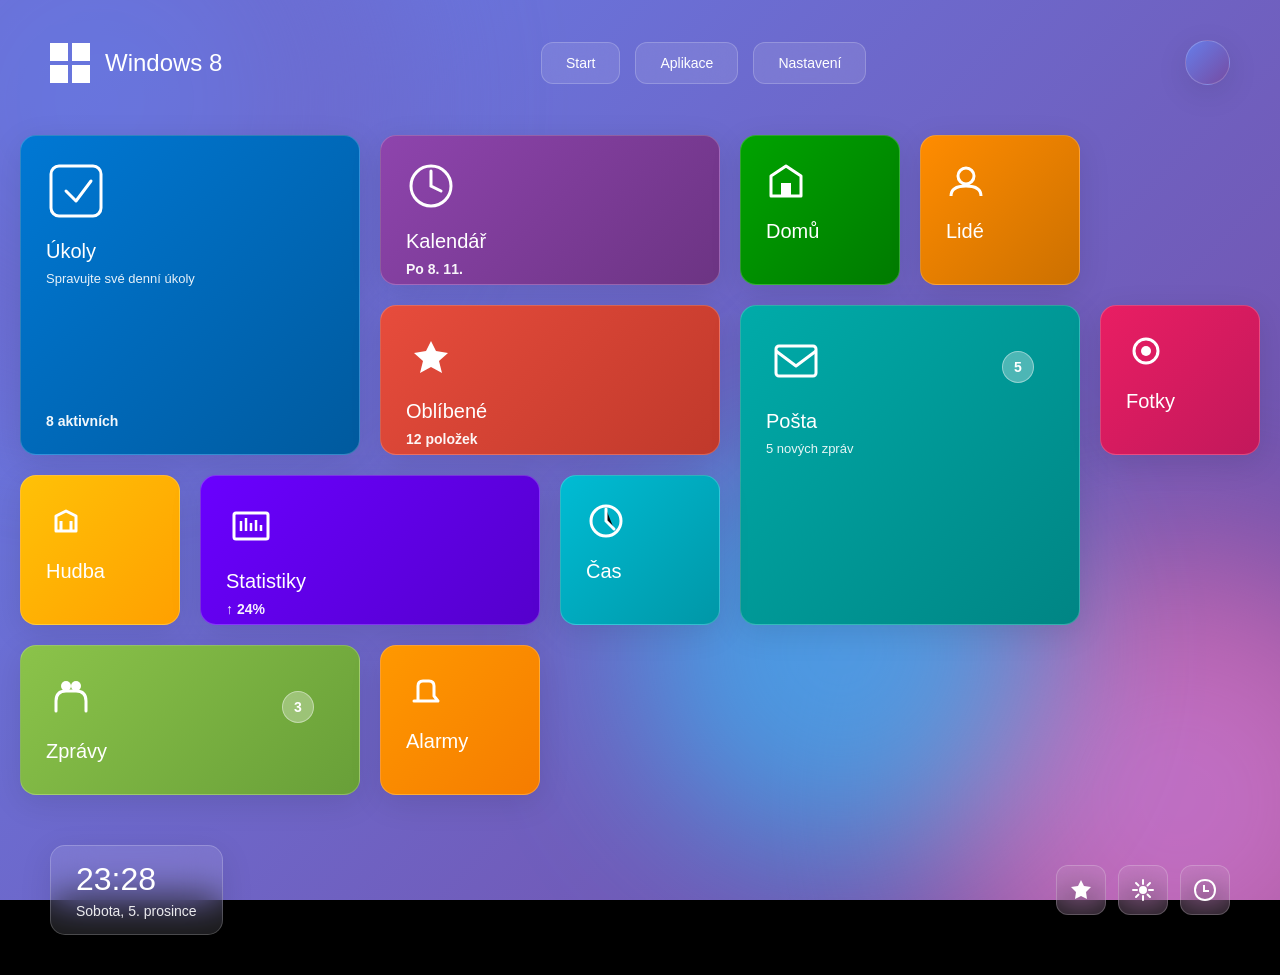
==== index.html @ 40a67245 "Create Windows 8 + Liquid Glass landing page Implemented a modern landing page combining Windows 8 M" ====
<!DOCTYPE html>
<html lang="cs">
<head>
    <meta charset="UTF-8">
    <meta name="viewport" content="width=device-width, initial-scale=1.0">
    <title>Windows 8 + Liquid Glass</title>
    <link rel="stylesheet" href="styles.css">
</head>
<body>
    <div class="background">
        <div class="gradient-orb orb-1"></div>
        <div class="gradient-orb orb-2"></div>
        <div class="gradient-orb orb-3"></div>
    </div>

    <div class="container">
        <header class="glass-header">
            <div class="logo">
                <svg width="40" height="40" viewBox="0 0 40 40">
                    <rect x="0" y="0" width="18" height="18" fill="currentColor"/>
                    <rect x="22" y="0" width="18" height="18" fill="currentColor"/>
                    <rect x="0" y="22" width="18" height="18" fill="currentColor"/>
                    <rect x="22" y="22" width="18" height="18" fill="currentColor"/>
                </svg>
                <span>Windows 8</span>
            </div>
            <nav>
                <a href="#" class="glass-button">Start</a>
                <a href="#" class="glass-button">Aplikace</a>
                <a href="#" class="glass-button">Nastavení</a>
            </nav>
            <div class="user-info">
                <div class="avatar glass-element"></div>
            </div>
        </header>

        <main class="tiles-grid">
            <div class="tile large glass-tile tile-blue">
                <div class="tile-content">
                    <div class="icon">
                        <svg width="60" height="60" viewBox="0 0 60 60">
                            <rect x="5" y="5" width="50" height="50" rx="8" fill="none" stroke="currentColor" stroke-width="3"/>
                            <path d="M20 30 L30 40 L45 20" stroke="currentColor" stroke-width="3" fill="none" stroke-linecap="round" stroke-linejoin="round"/>
                        </svg>
                    </div>
                    <h2>Úkoly</h2>
                    <p class="tile-description">Spravujte své denní úkoly</p>
                    <div class="live-info">8 aktivních</div>
                </div>
            </div>

            <div class="tile medium glass-tile tile-purple">
                <div class="tile-content">
                    <div class="icon">
                        <svg width="50" height="50" viewBox="0 0 50 50">
                            <circle cx="25" cy="25" r="20" fill="none" stroke="currentColor" stroke-width="3"/>
                            <path d="M25 10 L25 25 L35 30" stroke="currentColor" stroke-width="3" fill="none" stroke-linecap="round"/>
                        </svg>
                    </div>
                    <h2>Kalendář</h2>
                    <div class="live-info">Po 8. 11.</div>
                </div>
            </div>

            <div class="tile small glass-tile tile-green">
                <div class="tile-content">
                    <div class="icon">
                        <svg width="40" height="40" viewBox="0 0 40 40">
                            <path d="M5 35 L35 35 L35 15 L20 5 L5 15 Z" fill="none" stroke="currentColor" stroke-width="3" stroke-linejoin="round"/>
                            <rect x="15" y="22" width="10" height="13" fill="currentColor"/>
                        </svg>
                    </div>
                    <h2>Domů</h2>
                </div>
            </div>

            <div class="tile small glass-tile tile-orange">
                <div class="tile-content">
                    <div class="icon">
                        <svg width="40" height="40" viewBox="0 0 40 40">
                            <circle cx="20" cy="15" r="8" fill="none" stroke="currentColor" stroke-width="3"/>
                            <path d="M5 35 Q5 25 20 25 T35 35" fill="none" stroke="currentColor" stroke-width="3"/>
                        </svg>
                    </div>
                    <h2>Lidé</h2>
                </div>
            </div>

            <div class="tile medium glass-tile tile-red">
                <div class="tile-content">
                    <div class="icon">
                        <svg width="50" height="50" viewBox="0 0 50 50">
                            <path d="M25 10 L30 20 L42 22 L33 30 L36 42 L25 36 L14 42 L17 30 L8 22 L20 20 Z" fill="currentColor"/>
                        </svg>
                    </div>
                    <h2>Oblíbené</h2>
                    <div class="live-info">12 položek</div>
                </div>
            </div>

            <div class="tile large glass-tile tile-teal">
                <div class="tile-content">
                    <div class="icon">
                        <svg width="60" height="60" viewBox="0 0 60 60">
                            <rect x="10" y="15" width="40" height="30" rx="3" fill="none" stroke="currentColor" stroke-width="3"/>
                            <path d="M10 20 L30 35 L50 20" fill="none" stroke="currentColor" stroke-width="3" stroke-linejoin="round"/>
                        </svg>
                    </div>
                    <h2>Pošta</h2>
                    <p class="tile-description">5 nových zpráv</p>
                    <div class="notification-badge">5</div>
                </div>
            </div>

            <div class="tile small glass-tile tile-pink">
                <div class="tile-content">
                    <div class="icon">
                        <svg width="40" height="40" viewBox="0 0 40 40">
                            <circle cx="20" cy="20" r="12" fill="none" stroke="currentColor" stroke-width="3"/>
                            <circle cx="20" cy="20" r="5" fill="currentColor"/>
                        </svg>
                    </div>
                    <h2>Fotky</h2>
                </div>
            </div>

            <div class="tile small glass-tile tile-yellow">
                <div class="tile-content">
                    <div class="icon">
                        <svg width="40" height="40" viewBox="0 0 40 40">
                            <path d="M10 15 L20 10 L30 15 L30 30 L10 30 Z" fill="none" stroke="currentColor" stroke-width="3" stroke-linejoin="round"/>
                            <path d="M15 20 L15 30 M25 20 L25 30" stroke="currentColor" stroke-width="3"/>
                        </svg>
                    </div>
                    <h2>Hudba</h2>
                </div>
            </div>

            <div class="tile medium glass-tile tile-indigo">
                <div class="tile-content">
                    <div class="icon">
                        <svg width="50" height="50" viewBox="0 0 50 50">
                            <rect x="8" y="12" width="34" height="26" rx="2" fill="none" stroke="currentColor" stroke-width="3"/>
                            <path d="M15 20 L15 30 M20 17 L20 30 M25 22 L25 30 M30 19 L30 30 M35 24 L35 30" stroke="currentColor" stroke-width="2.5"/>
                        </svg>
                    </div>
                    <h2>Statistiky</h2>
                    <div class="live-info">↑ 24%</div>
                </div>
            </div>

            <div class="tile small glass-tile tile-cyan">
                <div class="tile-content">
                    <div class="icon">
                        <svg width="40" height="40" viewBox="0 0 40 40">
                            <circle cx="20" cy="20" r="15" fill="none" stroke="currentColor" stroke-width="3"/>
                            <path d="M20 8 L20 20 L28 28" stroke="currentColor" stroke-width="3" stroke-linecap="round"/>
                        </svg>
                    </div>
                    <h2>Čas</h2>
                </div>
            </div>

            <div class="tile medium glass-tile tile-lime">
                <div class="tile-content">
                    <div class="icon">
                        <svg width="50" height="50" viewBox="0 0 50 50">
                            <path d="M10 40 L10 30 Q10 20 20 20 L30 20 Q40 20 40 30 L40 40" fill="none" stroke="currentColor" stroke-width="3" stroke-linecap="round"/>
                            <circle cx="20" cy="15" r="5" fill="currentColor"/>
                            <circle cx="30" cy="15" r="5" fill="currentColor"/>
                        </svg>
                    </div>
                    <h2>Zprávy</h2>
                    <div class="notification-badge">3</div>
                </div>
            </div>

            <div class="tile small glass-tile tile-amber">
                <div class="tile-content">
                    <div class="icon">
                        <svg width="40" height="40" viewBox="0 0 40 40">
                            <path d="M12 30 L12 15 Q12 10 17 10 L23 10 Q28 10 28 15 L28 25 L32 30 L8 30 Z" fill="none" stroke="currentColor" stroke-width="3" stroke-linejoin="round"/>
                        </svg>
                    </div>
                    <h2>Alarmy</h2>
                </div>
            </div>
        </main>

        <footer class="glass-footer">
            <div class="footer-content">
                <div class="time-widget glass-element">
                    <div class="time" id="time">12:00</div>
                    <div class="date" id="date">Pondělí, 8. listopadu</div>
                </div>
                <div class="quick-actions">
                    <button class="glass-button icon-button">
                        <svg width="24" height="24" viewBox="0 0 24 24">
                            <path d="M12 2 L15 8 L22 9 L17 14 L18 21 L12 18 L6 21 L7 14 L2 9 L9 8 Z" fill="currentColor"/>
                        </svg>
                    </button>
                    <button class="glass-button icon-button">
                        <svg width="24" height="24" viewBox="0 0 24 24">
                            <circle cx="12" cy="12" r="4" fill="currentColor"/>
                            <path d="M12 2 L12 6 M12 18 L12 22 M22 12 L18 12 M6 12 L2 12 M19 19 L16.5 16.5 M7.5 7.5 L5 5 M19 5 L16.5 7.5 M7.5 16.5 L5 19" stroke="currentColor" stroke-width="2" stroke-linecap="round"/>
                        </svg>
                    </button>
                    <button class="glass-button icon-button">
                        <svg width="24" height="24" viewBox="0 0 24 24">
                            <path d="M12 2 C6 2 2 6 2 12 C2 18 6 22 12 22 C18 22 22 18 22 12 C22 6 18 2 12 2 Z M16 13 L11 13 L11 7" fill="none" stroke="currentColor" stroke-width="2"/>
                        </svg>
                    </button>
                </div>
            </div>
        </footer>
    </div>

    <script src="script.js"></script>
</body>
</html>
---- styles.css ----
* {
    margin: 0;
    padding: 0;
    box-sizing: border-box;
}

:root {
    /* Windows 8 Metro Colors */
    --metro-blue: #0078d4;
    --metro-purple: #8e44ad;
    --metro-green: #00a300;
    --metro-orange: #ff8c00;
    --metro-red: #e74c3c;
    --metro-teal: #00aba9;
    --metro-pink: #e91e63;
    --metro-yellow: #ffc107;
    --metro-indigo: #6a00ff;
    --metro-cyan: #00bcd4;
    --metro-lime: #8bc34a;
    --metro-amber: #ff9800;

    /* Glass effect properties */
    --glass-bg: rgba(255, 255, 255, 0.1);
    --glass-border: rgba(255, 255, 255, 0.2);
    --glass-shadow: rgba(0, 0, 0, 0.1);
}

body {
    font-family: 'Segoe UI', Tahoma, Geneva, Verdana, sans-serif;
    overflow-x: hidden;
    min-height: 100vh;
    background: #000;
    color: white;
}

/* Animated Background */
.background {
    position: fixed;
    top: 0;
    left: 0;
    width: 100%;
    height: 100%;
    z-index: -1;
    background: linear-gradient(135deg, #667eea 0%, #764ba2 100%);
    overflow: hidden;
}

.gradient-orb {
    position: absolute;
    border-radius: 50%;
    filter: blur(80px);
    opacity: 0.6;
    animation: float 20s infinite ease-in-out;
}

.orb-1 {
    width: 600px;
    height: 600px;
    background: radial-gradient(circle, #667eea, #764ba2);
    top: -200px;
    left: -200px;
    animation-delay: 0s;
}

.orb-2 {
    width: 500px;
    height: 500px;
    background: radial-gradient(circle, #f093fb, #f5576c);
    bottom: -150px;
    right: -150px;
    animation-delay: 7s;
}

.orb-3 {
    width: 400px;
    height: 400px;
    background: radial-gradient(circle, #4facfe, #00f2fe);
    top: 50%;
    left: 50%;
    animation-delay: 14s;
}

@keyframes float {
    0%, 100% {
        transform: translate(0, 0) scale(1);
    }
    33% {
        transform: translate(100px, -100px) scale(1.1);
    }
    66% {
        transform: translate(-100px, 100px) scale(0.9);
    }
}

/* Container */
.container {
    max-width: 1400px;
    margin: 0 auto;
    padding: 20px;
    min-height: 100vh;
    display: flex;
    flex-direction: column;
}

/* Glass Effects */
.glass-element {
    background: var(--glass-bg);
    backdrop-filter: blur(20px);
    -webkit-backdrop-filter: blur(20px);
    border: 1px solid var(--glass-border);
    box-shadow: 0 8px 32px var(--glass-shadow);
}

.glass-tile {
    background: var(--glass-bg);
    backdrop-filter: blur(20px);
    -webkit-backdrop-filter: blur(20px);
    border: 1px solid var(--glass-border);
    box-shadow: 0 8px 32px var(--glass-shadow);
    transition: all 0.3s cubic-bezier(0.4, 0, 0.2, 1);
}

.glass-tile:hover {
    transform: translateY(-8px) scale(1.02);
    box-shadow: 0 16px 48px rgba(0, 0, 0, 0.2);
    border-color: rgba(255, 255, 255, 0.4);
}

.glass-tile:active {
    transform: translateY(-4px) scale(0.98);
}

/* Header */
.glass-header {
    display: flex;
    justify-content: space-between;
    align-items: center;
    padding: 20px 30px;
    margin-bottom: 30px;
    border-radius: 20px;
}

.logo {
    display: flex;
    align-items: center;
    gap: 15px;
    font-size: 24px;
    font-weight: 300;
    color: white;
}

.logo svg {
    color: white;
}

nav {
    display: flex;
    gap: 15px;
}

.glass-button {
    padding: 12px 24px;
    background: var(--glass-bg);
    backdrop-filter: blur(20px);
    border: 1px solid var(--glass-border);
    border-radius: 12px;
    color: white;
    text-decoration: none;
    font-size: 14px;
    font-weight: 400;
    transition: all 0.3s ease;
    cursor: pointer;
}

.glass-button:hover {
    background: rgba(255, 255, 255, 0.2);
    border-color: rgba(255, 255, 255, 0.4);
    transform: translateY(-2px);
}

.user-info {
    display: flex;
    align-items: center;
}

.avatar {
    width: 45px;
    height: 45px;
    border-radius: 50%;
    background: linear-gradient(135deg, #667eea, #764ba2);
}

/* Tiles Grid */
.tiles-grid {
    display: grid;
    grid-template-columns: repeat(auto-fit, minmax(150px, 1fr));
    gap: 20px;
    flex: 1;
    margin-bottom: 30px;
    grid-auto-rows: 150px;
}

/* Tile Sizes */
.tile.small {
    grid-column: span 1;
    grid-row: span 1;
}

.tile.medium {
    grid-column: span 2;
    grid-row: span 1;
}

.tile.large {
    grid-column: span 2;
    grid-row: span 2;
}

/* Tile Styles */
.tile {
    border-radius: 16px;
    padding: 25px;
    cursor: pointer;
    position: relative;
    overflow: hidden;
    animation: fadeInUp 0.6s ease backwards;
}

.tile::before {
    content: '';
    position: absolute;
    top: 0;
    left: 0;
    right: 0;
    bottom: 0;
    background: linear-gradient(135deg, transparent, rgba(255, 255, 255, 0.1));
    opacity: 0;
    transition: opacity 0.3s ease;
}

.tile:hover::before {
    opacity: 1;
}

.tile-content {
    position: relative;
    z-index: 1;
    height: 100%;
    display: flex;
    flex-direction: column;
}

.icon {
    margin-bottom: 15px;
    color: white;
}

.tile h2 {
    font-size: 20px;
    font-weight: 300;
    margin-bottom: 8px;
    color: white;
}

.tile-description {
    font-size: 13px;
    opacity: 0.9;
    margin-bottom: 10px;
}

.live-info {
    margin-top: auto;
    font-size: 14px;
    font-weight: 600;
    opacity: 0.95;
}

.notification-badge {
    position: absolute;
    top: 20px;
    right: 20px;
    background: rgba(255, 255, 255, 0.3);
    backdrop-filter: blur(10px);
    width: 32px;
    height: 32px;
    border-radius: 50%;
    display: flex;
    align-items: center;
    justify-content: center;
    font-size: 14px;
    font-weight: 600;
    border: 1px solid rgba(255, 255, 255, 0.4);
}

/* Metro Color Tiles */
.tile-blue { background: linear-gradient(135deg, var(--metro-blue), #005a9e); }
.tile-purple { background: linear-gradient(135deg, var(--metro-purple), #6c3483); }
.tile-green { background: linear-gradient(135deg, var(--metro-green), #007a00); }
.tile-orange { background: linear-gradient(135deg, var(--metro-orange), #cc7000); }
.tile-red { background: linear-gradient(135deg, var(--metro-red), #c0392b); }
.tile-teal { background: linear-gradient(135deg, var(--metro-teal), #008584); }
.tile-pink { background: linear-gradient(135deg, var(--metro-pink), #c2185b); }
.tile-yellow { background: linear-gradient(135deg, var(--metro-yellow), #ffa000); }
.tile-indigo { background: linear-gradient(135deg, var(--metro-indigo), #5500cc); }
.tile-cyan { background: linear-gradient(135deg, var(--metro-cyan), #0097a7); }
.tile-lime { background: linear-gradient(135deg, var(--metro-lime), #689f38); }
.tile-amber { background: linear-gradient(135deg, var(--metro-amber), #f57c00); }

/* Footer */
.glass-footer {
    padding: 20px 30px;
    border-radius: 20px;
    margin-top: auto;
}

.footer-content {
    display: flex;
    justify-content: space-between;
    align-items: center;
}

.time-widget {
    padding: 15px 25px;
    border-radius: 15px;
}

.time {
    font-size: 32px;
    font-weight: 300;
    margin-bottom: 5px;
}

.date {
    font-size: 14px;
    opacity: 0.9;
}

.quick-actions {
    display: flex;
    gap: 12px;
}

.icon-button {
    width: 50px;
    height: 50px;
    display: flex;
    align-items: center;
    justify-content: center;
    padding: 0;
}

.icon-button svg {
    color: white;
}

/* Animations */
@keyframes fadeInUp {
    from {
        opacity: 0;
        transform: translateY(30px);
    }
    to {
        opacity: 1;
        transform: translateY(0);
    }
}

/* Stagger animation delays */
.tile:nth-child(1) { animation-delay: 0.05s; }
.tile:nth-child(2) { animation-delay: 0.1s; }
.tile:nth-child(3) { animation-delay: 0.15s; }
.tile:nth-child(4) { animation-delay: 0.2s; }
.tile:nth-child(5) { animation-delay: 0.25s; }
.tile:nth-child(6) { animation-delay: 0.3s; }
.tile:nth-child(7) { animation-delay: 0.35s; }
.tile:nth-child(8) { animation-delay: 0.4s; }
.tile:nth-child(9) { animation-delay: 0.45s; }
.tile:nth-child(10) { animation-delay: 0.5s; }
.tile:nth-child(11) { animation-delay: 0.55s; }
.tile:nth-child(12) { animation-delay: 0.6s; }

/* Responsive Design */
@media (max-width: 1200px) {
    .tiles-grid {
        grid-template-columns: repeat(auto-fit, minmax(140px, 1fr));
    }
}

@media (max-width: 768px) {
    .glass-header {
        flex-direction: column;
        gap: 20px;
        text-align: center;
    }

    nav {
        flex-wrap: wrap;
        justify-content: center;
    }

    .tiles-grid {
        grid-template-columns: repeat(auto-fit, minmax(120px, 1fr));
        gap: 15px;
    }

    .tile.large,
    .tile.medium {
        grid-column: span 2;
    }

    .footer-content {
        flex-direction: column;
        gap: 20px;
    }

    .time {
        font-size: 24px;
    }
}

@media (max-width: 480px) {
    .tiles-grid {
        grid-template-columns: repeat(2, 1fr);
        grid-auto-rows: 120px;
    }

    .tile.large {
        grid-column: span 2;
        grid-row: span 2;
    }

    .tile.medium {
        grid-column: span 2;
    }

    .tile.small {
        grid-column: span 1;
    }

    .tile h2 {
        font-size: 16px;
    }

    .tile-description {
        font-size: 11px;
    }
}

/* Print Styles */
@media print {
    .background {
        display: none;
    }

    .glass-header,
    .glass-footer {
        background: #f0f0f0;
        color: #000;
    }
}
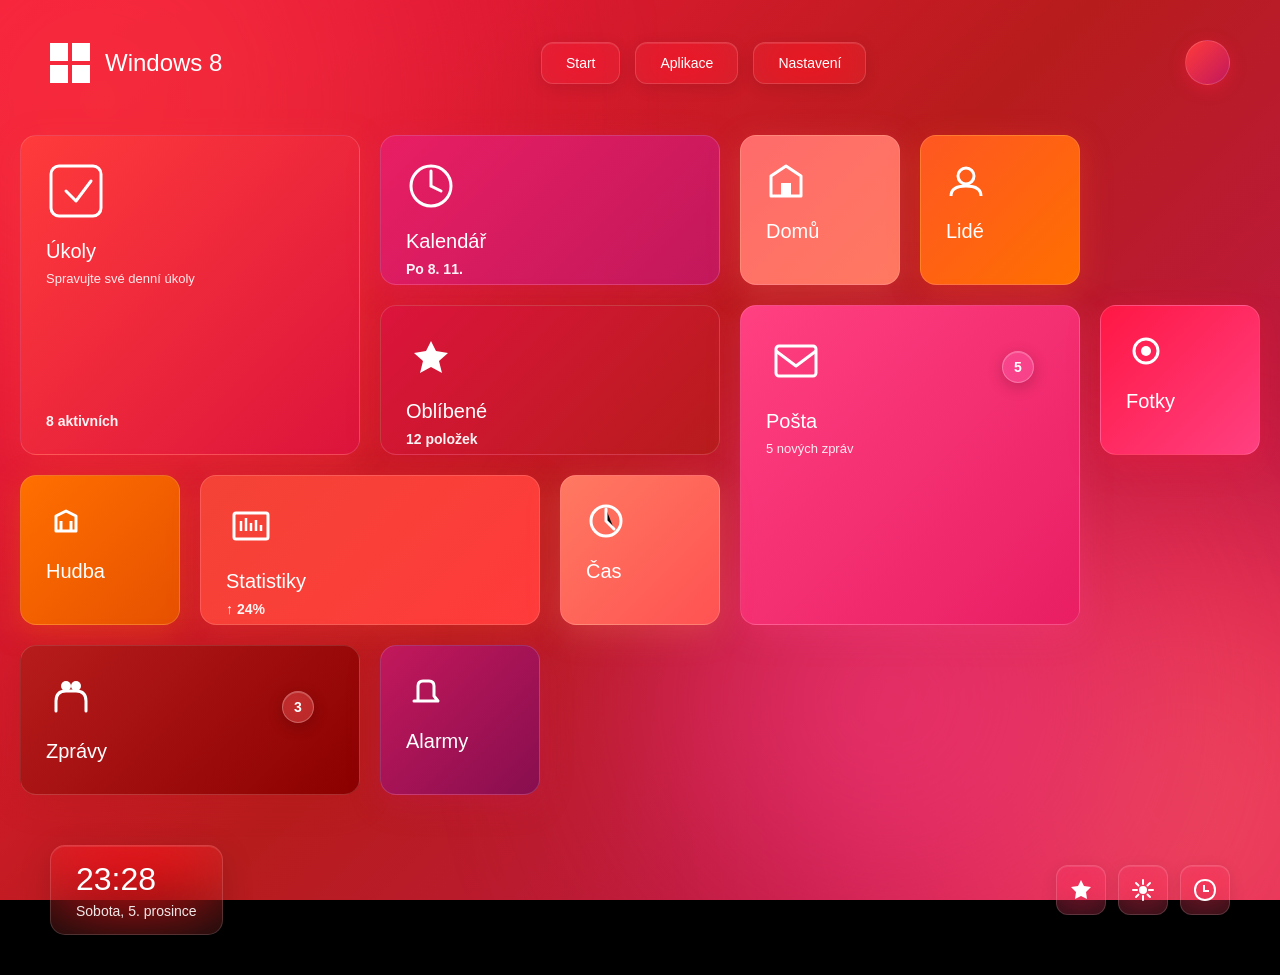
==== commit d13480c6: "Enhance design with red theme and stronger liquid glass effect Major visual improvements: - Changed " ====
--- a/index.html
+++ b/index.html
@@ -35,7 +35,7 @@
         </header>
 
         <main class="tiles-grid">
-            <div class="tile large glass-tile tile-blue">
+            <div class="tile large glass-tile tile-red">
                 <div class="tile-content">
                     <div class="icon">
                         <svg width="60" height="60" viewBox="0 0 60 60">
@@ -49,7 +49,7 @@
                 </div>
             </div>
 
-            <div class="tile medium glass-tile tile-purple">
+            <div class="tile medium glass-tile tile-magenta">
                 <div class="tile-content">
                     <div class="icon">
                         <svg width="50" height="50" viewBox="0 0 50 50">
@@ -62,7 +62,7 @@
                 </div>
             </div>
 
-            <div class="tile small glass-tile tile-green">
+            <div class="tile small glass-tile tile-coral">
                 <div class="tile-content">
                     <div class="icon">
                         <svg width="40" height="40" viewBox="0 0 40 40">
@@ -86,7 +86,7 @@
                 </div>
             </div>
 
-            <div class="tile medium glass-tile tile-red">
+            <div class="tile medium glass-tile tile-crimson">
                 <div class="tile-content">
                     <div class="icon">
                         <svg width="50" height="50" viewBox="0 0 50 50">
@@ -98,7 +98,7 @@
                 </div>
             </div>
 
-            <div class="tile large glass-tile tile-teal">
+            <div class="tile large glass-tile tile-rose">
                 <div class="tile-content">
                     <div class="icon">
                         <svg width="60" height="60" viewBox="0 0 60 60">
@@ -124,7 +124,7 @@
                 </div>
             </div>
 
-            <div class="tile small glass-tile tile-yellow">
+            <div class="tile small glass-tile tile-amber">
                 <div class="tile-content">
                     <div class="icon">
                         <svg width="40" height="40" viewBox="0 0 40 40">
@@ -136,7 +136,7 @@
                 </div>
             </div>
 
-            <div class="tile medium glass-tile tile-indigo">
+            <div class="tile medium glass-tile tile-scarlet">
                 <div class="tile-content">
                     <div class="icon">
                         <svg width="50" height="50" viewBox="0 0 50 50">
@@ -149,7 +149,7 @@
                 </div>
             </div>
 
-            <div class="tile small glass-tile tile-cyan">
+            <div class="tile small glass-tile tile-salmon">
                 <div class="tile-content">
                     <div class="icon">
                         <svg width="40" height="40" viewBox="0 0 40 40">
@@ -161,7 +161,7 @@
                 </div>
             </div>
 
-            <div class="tile medium glass-tile tile-lime">
+            <div class="tile medium glass-tile tile-ruby">
                 <div class="tile-content">
                     <div class="icon">
                         <svg width="50" height="50" viewBox="0 0 50 50">
@@ -175,7 +175,7 @@
                 </div>
             </div>
 
-            <div class="tile small glass-tile tile-amber">
+            <div class="tile small glass-tile tile-purple">
                 <div class="tile-content">
                     <div class="icon">
                         <svg width="40" height="40" viewBox="0 0 40 40">
--- a/styles.css
+++ b/styles.css
@@ -5,24 +5,24 @@
 }
 
 :root {
-    /* Windows 8 Metro Colors */
-    --metro-blue: #0078d4;
-    --metro-purple: #8e44ad;
-    --metro-green: #00a300;
-    --metro-orange: #ff8c00;
-    --metro-red: #e74c3c;
-    --metro-teal: #00aba9;
-    --metro-pink: #e91e63;
-    --metro-yellow: #ffc107;
-    --metro-indigo: #6a00ff;
-    --metro-cyan: #00bcd4;
-    --metro-lime: #8bc34a;
-    --metro-amber: #ff9800;
-
-    /* Glass effect properties */
-    --glass-bg: rgba(255, 255, 255, 0.1);
-    --glass-border: rgba(255, 255, 255, 0.2);
-    --glass-shadow: rgba(0, 0, 0, 0.1);
+    /* Windows 8 Metro Colors - Red Theme */
+    --metro-red: #ff3b3b;
+    --metro-crimson: #dc143c;
+    --metro-pink: #ff1744;
+    --metro-rose: #ff4081;
+    --metro-coral: #ff6b6b;
+    --metro-orange: #ff5722;
+    --metro-amber: #ff6f00;
+    --metro-purple: #c2185b;
+    --metro-magenta: #e91e63;
+    --metro-salmon: #ff7961;
+    --metro-ruby: #b71c1c;
+    --metro-scarlet: #f44336;
+
+    /* Enhanced Liquid Glass effect properties */
+    --glass-bg: rgba(255, 255, 255, 0.05);
+    --glass-border: rgba(255, 255, 255, 0.15);
+    --glass-shadow: rgba(0, 0, 0, 0.15);
 }
 
 body {
@@ -41,40 +41,40 @@
     width: 100%;
     height: 100%;
     z-index: -1;
-    background: linear-gradient(135deg, #667eea 0%, #764ba2 100%);
+    background: linear-gradient(135deg, #ff1744 0%, #b71c1c 50%, #c2185b 100%);
     overflow: hidden;
 }
 
 .gradient-orb {
     position: absolute;
     border-radius: 50%;
-    filter: blur(80px);
-    opacity: 0.6;
+    filter: blur(100px);
+    opacity: 0.7;
     animation: float 20s infinite ease-in-out;
 }
 
 .orb-1 {
+    width: 700px;
+    height: 700px;
+    background: radial-gradient(circle, #ff3b3b, #dc143c);
+    top: -250px;
+    left: -250px;
+    animation-delay: 0s;
+}
+
+.orb-2 {
     width: 600px;
     height: 600px;
-    background: radial-gradient(circle, #667eea, #764ba2);
-    top: -200px;
-    left: -200px;
-    animation-delay: 0s;
-}
-
-.orb-2 {
+    background: radial-gradient(circle, #ff6b6b, #ff1744);
+    bottom: -200px;
+    right: -200px;
+    animation-delay: 7s;
+}
+
+.orb-3 {
     width: 500px;
     height: 500px;
-    background: radial-gradient(circle, #f093fb, #f5576c);
-    bottom: -150px;
-    right: -150px;
-    animation-delay: 7s;
-}
-
-.orb-3 {
-    width: 400px;
-    height: 400px;
-    background: radial-gradient(circle, #4facfe, #00f2fe);
+    background: radial-gradient(circle, #ff4081, #c2185b);
     top: 50%;
     left: 50%;
     animation-delay: 14s;
@@ -105,25 +105,31 @@
 /* Glass Effects */
 .glass-element {
     background: var(--glass-bg);
-    backdrop-filter: blur(20px);
-    -webkit-backdrop-filter: blur(20px);
+    backdrop-filter: blur(40px) saturate(180%);
+    -webkit-backdrop-filter: blur(40px) saturate(180%);
     border: 1px solid var(--glass-border);
-    box-shadow: 0 8px 32px var(--glass-shadow);
+    box-shadow: 0 8px 32px var(--glass-shadow),
+                inset 0 1px 0 rgba(255, 255, 255, 0.1);
 }
 
 .glass-tile {
     background: var(--glass-bg);
-    backdrop-filter: blur(20px);
-    -webkit-backdrop-filter: blur(20px);
+    backdrop-filter: blur(40px) saturate(180%);
+    -webkit-backdrop-filter: blur(40px) saturate(180%);
     border: 1px solid var(--glass-border);
-    box-shadow: 0 8px 32px var(--glass-shadow);
+    box-shadow: 0 8px 32px var(--glass-shadow),
+                inset 0 1px 0 rgba(255, 255, 255, 0.1);
     transition: all 0.3s cubic-bezier(0.4, 0, 0.2, 1);
 }
 
 .glass-tile:hover {
     transform: translateY(-8px) scale(1.02);
-    box-shadow: 0 16px 48px rgba(0, 0, 0, 0.2);
-    border-color: rgba(255, 255, 255, 0.4);
+    background: rgba(255, 255, 255, 0.08);
+    box-shadow: 0 16px 48px rgba(0, 0, 0, 0.3),
+                inset 0 1px 0 rgba(255, 255, 255, 0.2);
+    border-color: rgba(255, 255, 255, 0.3);
+    backdrop-filter: blur(50px) saturate(200%);
+    -webkit-backdrop-filter: blur(50px) saturate(200%);
 }
 
 .glass-tile:active {
@@ -161,7 +167,8 @@
 .glass-button {
     padding: 12px 24px;
     background: var(--glass-bg);
-    backdrop-filter: blur(20px);
+    backdrop-filter: blur(30px) saturate(180%);
+    -webkit-backdrop-filter: blur(30px) saturate(180%);
     border: 1px solid var(--glass-border);
     border-radius: 12px;
     color: white;
@@ -170,12 +177,18 @@
     font-weight: 400;
     transition: all 0.3s ease;
     cursor: pointer;
+    box-shadow: 0 4px 16px rgba(0, 0, 0, 0.1),
+                inset 0 1px 0 rgba(255, 255, 255, 0.1);
 }
 
 .glass-button:hover {
-    background: rgba(255, 255, 255, 0.2);
-    border-color: rgba(255, 255, 255, 0.4);
+    background: rgba(255, 255, 255, 0.1);
+    border-color: rgba(255, 255, 255, 0.3);
     transform: translateY(-2px);
+    backdrop-filter: blur(40px) saturate(200%);
+    -webkit-backdrop-filter: blur(40px) saturate(200%);
+    box-shadow: 0 8px 24px rgba(0, 0, 0, 0.15),
+                inset 0 1px 0 rgba(255, 255, 255, 0.2);
 }
 
 .user-info {
@@ -187,7 +200,8 @@
     width: 45px;
     height: 45px;
     border-radius: 50%;
-    background: linear-gradient(135deg, #667eea, #764ba2);
+    background: linear-gradient(135deg, #ff3b3b, #c2185b);
+    box-shadow: 0 4px 16px rgba(255, 27, 68, 0.4);
 }
 
 /* Tiles Grid */
@@ -279,8 +293,9 @@
     position: absolute;
     top: 20px;
     right: 20px;
-    background: rgba(255, 255, 255, 0.3);
-    backdrop-filter: blur(10px);
+    background: rgba(255, 255, 255, 0.15);
+    backdrop-filter: blur(20px) saturate(180%);
+    -webkit-backdrop-filter: blur(20px) saturate(180%);
     width: 32px;
     height: 32px;
     border-radius: 50%;
@@ -289,22 +304,60 @@
     justify-content: center;
     font-size: 14px;
     font-weight: 600;
-    border: 1px solid rgba(255, 255, 255, 0.4);
-}
-
-/* Metro Color Tiles */
-.tile-blue { background: linear-gradient(135deg, var(--metro-blue), #005a9e); }
-.tile-purple { background: linear-gradient(135deg, var(--metro-purple), #6c3483); }
-.tile-green { background: linear-gradient(135deg, var(--metro-green), #007a00); }
-.tile-orange { background: linear-gradient(135deg, var(--metro-orange), #cc7000); }
-.tile-red { background: linear-gradient(135deg, var(--metro-red), #c0392b); }
-.tile-teal { background: linear-gradient(135deg, var(--metro-teal), #008584); }
-.tile-pink { background: linear-gradient(135deg, var(--metro-pink), #c2185b); }
-.tile-yellow { background: linear-gradient(135deg, var(--metro-yellow), #ffa000); }
-.tile-indigo { background: linear-gradient(135deg, var(--metro-indigo), #5500cc); }
-.tile-cyan { background: linear-gradient(135deg, var(--metro-cyan), #0097a7); }
-.tile-lime { background: linear-gradient(135deg, var(--metro-lime), #689f38); }
-.tile-amber { background: linear-gradient(135deg, var(--metro-amber), #f57c00); }
+    border: 1px solid rgba(255, 255, 255, 0.25);
+    box-shadow: 0 4px 16px rgba(0, 0, 0, 0.2),
+                inset 0 1px 0 rgba(255, 255, 255, 0.2);
+}
+
+/* Metro Color Tiles - Red Theme */
+.tile-red {
+    background: linear-gradient(135deg, var(--metro-red), var(--metro-crimson));
+    box-shadow: 0 8px 32px rgba(255, 59, 59, 0.3);
+}
+.tile-crimson {
+    background: linear-gradient(135deg, var(--metro-crimson), var(--metro-ruby));
+    box-shadow: 0 8px 32px rgba(220, 20, 60, 0.3);
+}
+.tile-pink {
+    background: linear-gradient(135deg, var(--metro-pink), var(--metro-rose));
+    box-shadow: 0 8px 32px rgba(255, 23, 68, 0.3);
+}
+.tile-rose {
+    background: linear-gradient(135deg, var(--metro-rose), var(--metro-magenta));
+    box-shadow: 0 8px 32px rgba(255, 64, 129, 0.3);
+}
+.tile-coral {
+    background: linear-gradient(135deg, var(--metro-coral), var(--metro-salmon));
+    box-shadow: 0 8px 32px rgba(255, 107, 107, 0.3);
+}
+.tile-orange {
+    background: linear-gradient(135deg, var(--metro-orange), var(--metro-amber));
+    box-shadow: 0 8px 32px rgba(255, 87, 34, 0.3);
+}
+.tile-amber {
+    background: linear-gradient(135deg, var(--metro-amber), #e65100);
+    box-shadow: 0 8px 32px rgba(255, 111, 0, 0.3);
+}
+.tile-purple {
+    background: linear-gradient(135deg, var(--metro-purple), #880e4f);
+    box-shadow: 0 8px 32px rgba(194, 24, 91, 0.3);
+}
+.tile-magenta {
+    background: linear-gradient(135deg, var(--metro-magenta), var(--metro-purple));
+    box-shadow: 0 8px 32px rgba(233, 30, 99, 0.3);
+}
+.tile-salmon {
+    background: linear-gradient(135deg, var(--metro-salmon), #ff5252);
+    box-shadow: 0 8px 32px rgba(255, 121, 97, 0.3);
+}
+.tile-ruby {
+    background: linear-gradient(135deg, var(--metro-ruby), #8b0000);
+    box-shadow: 0 8px 32px rgba(183, 28, 28, 0.3);
+}
+.tile-scarlet {
+    background: linear-gradient(135deg, var(--metro-scarlet), var(--metro-red));
+    box-shadow: 0 8px 32px rgba(244, 67, 54, 0.3);
+}
 
 /* Footer */
 .glass-footer {
@@ -322,6 +375,8 @@
 .time-widget {
     padding: 15px 25px;
     border-radius: 15px;
+    backdrop-filter: blur(40px) saturate(180%);
+    -webkit-backdrop-filter: blur(40px) saturate(180%);
 }
 
 .time {
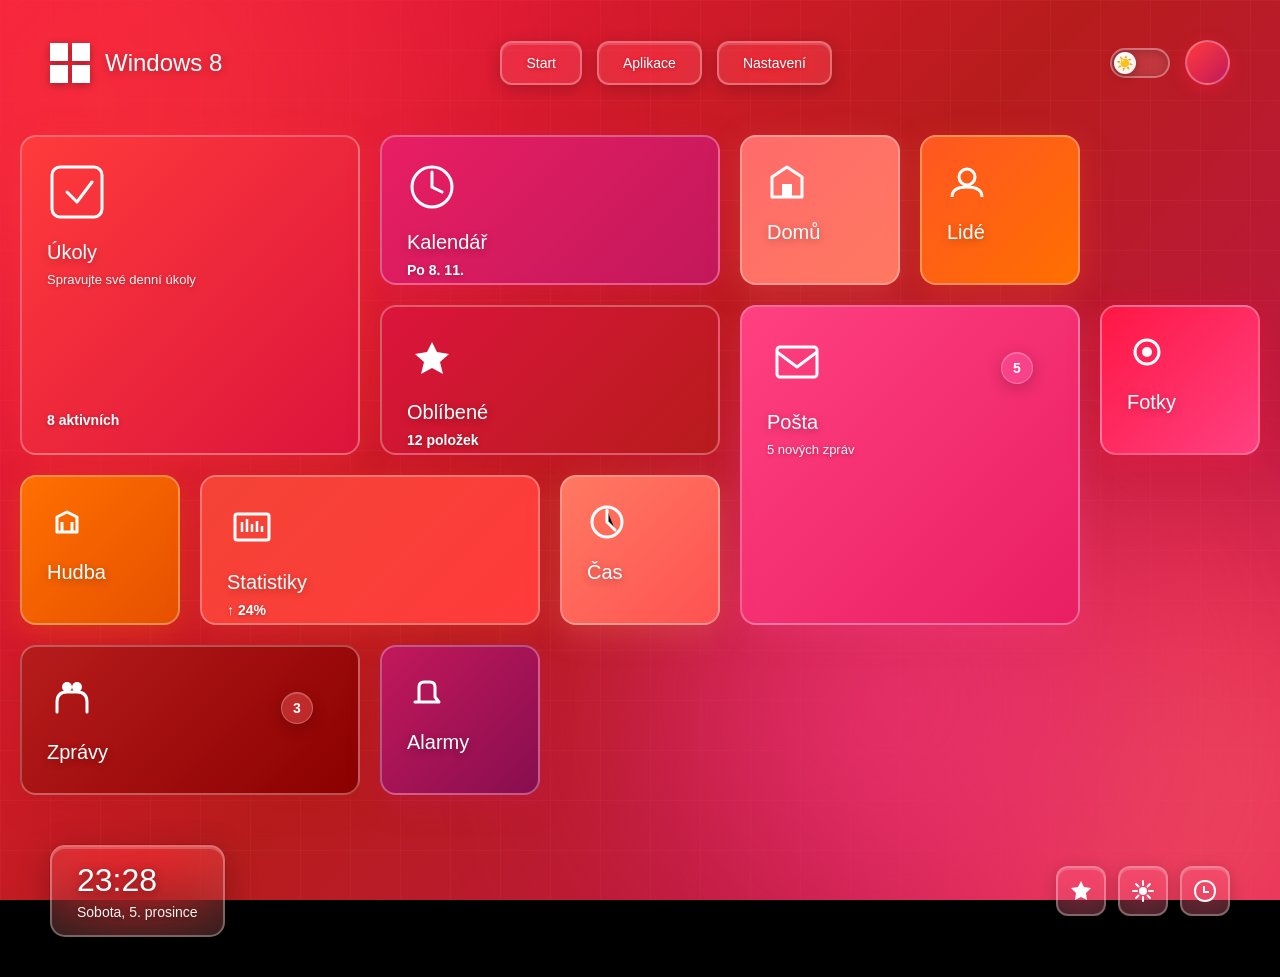
==== commit 21455d6f: "Add high contrast, interactive background, and dark mode Major enhancements: - Increased contrast th" ====
--- a/index.html
+++ b/index.html
@@ -30,6 +30,11 @@
                 <a href="#" class="glass-button">Nastavení</a>
             </nav>
             <div class="user-info">
+                <div class="dark-mode-toggle" id="darkModeToggle">
+                    <div class="dark-mode-toggle-slider">
+                        <span class="dark-mode-toggle-icon"></span>
+                    </div>
+                </div>
                 <div class="avatar glass-element"></div>
             </div>
         </header>
--- a/styles.css
+++ b/styles.css
@@ -19,10 +19,40 @@
     --metro-ruby: #b71c1c;
     --metro-scarlet: #f44336;
 
-    /* Enhanced Liquid Glass effect properties */
-    --glass-bg: rgba(255, 255, 255, 0.05);
-    --glass-border: rgba(255, 255, 255, 0.15);
-    --glass-shadow: rgba(0, 0, 0, 0.15);
+    /* Light Mode (Default) - High Contrast Glass */
+    --glass-bg: rgba(255, 255, 255, 0.12);
+    --glass-border: rgba(255, 255, 255, 0.3);
+    --glass-shadow: rgba(0, 0, 0, 0.25);
+    --text-primary: #ffffff;
+    --text-secondary: rgba(255, 255, 255, 0.95);
+    --bg-gradient-1: #ff1744;
+    --bg-gradient-2: #b71c1c;
+    --bg-gradient-3: #c2185b;
+}
+
+/* Dark Mode Variables */
+body.dark-mode {
+    --glass-bg: rgba(20, 20, 30, 0.4);
+    --glass-border: rgba(255, 255, 255, 0.2);
+    --glass-shadow: rgba(0, 0, 0, 0.5);
+    --text-primary: #ffffff;
+    --text-secondary: rgba(255, 255, 255, 0.9);
+    --bg-gradient-1: #1a0a0e;
+    --bg-gradient-2: #2d0a14;
+    --bg-gradient-3: #1f0a18;
+}
+
+body.dark-mode .background {
+    background: linear-gradient(135deg, var(--bg-gradient-1) 0%, var(--bg-gradient-2) 50%, var(--bg-gradient-3) 100%);
+}
+
+body.dark-mode .gradient-orb {
+    opacity: 0.4;
+}
+
+body.dark-mode .tile {
+    box-shadow: 0 8px 32px rgba(0, 0, 0, 0.6),
+                inset 0 1px 0 rgba(255, 255, 255, 0.1);
 }
 
 body {
@@ -41,8 +71,48 @@
     width: 100%;
     height: 100%;
     z-index: -1;
-    background: linear-gradient(135deg, #ff1744 0%, #b71c1c 50%, #c2185b 100%);
+    background: linear-gradient(135deg, var(--bg-gradient-1) 0%, var(--bg-gradient-2) 50%, var(--bg-gradient-3) 100%);
     overflow: hidden;
+}
+
+/* Interactive Background Grid */
+.background::before {
+    content: '';
+    position: absolute;
+    top: 0;
+    left: 0;
+    width: 100%;
+    height: 100%;
+    background-image:
+        linear-gradient(rgba(255, 255, 255, 0.03) 1px, transparent 1px),
+        linear-gradient(90deg, rgba(255, 255, 255, 0.03) 1px, transparent 1px);
+    background-size: 50px 50px;
+    animation: gridMove 20s linear infinite;
+}
+
+@keyframes gridMove {
+    0% { transform: translate(0, 0); }
+    100% { transform: translate(50px, 50px); }
+}
+
+/* Particle system */
+.particle {
+    position: absolute;
+    background: rgba(255, 255, 255, 0.6);
+    border-radius: 50%;
+    pointer-events: none;
+    animation: particleFloat 3s ease-out forwards;
+}
+
+@keyframes particleFloat {
+    0% {
+        opacity: 1;
+        transform: translateY(0) scale(1);
+    }
+    100% {
+        opacity: 0;
+        transform: translateY(-100px) scale(0);
+    }
 }
 
 .gradient-orb {
@@ -102,32 +172,35 @@
     flex-direction: column;
 }
 
-/* Glass Effects */
+/* Glass Effects - Enhanced Contrast */
 .glass-element {
     background: var(--glass-bg);
     backdrop-filter: blur(40px) saturate(180%);
     -webkit-backdrop-filter: blur(40px) saturate(180%);
-    border: 1px solid var(--glass-border);
+    border: 2px solid var(--glass-border);
     box-shadow: 0 8px 32px var(--glass-shadow),
-                inset 0 1px 0 rgba(255, 255, 255, 0.1);
+                inset 0 2px 0 rgba(255, 255, 255, 0.2),
+                0 0 0 1px rgba(0, 0, 0, 0.1);
 }
 
 .glass-tile {
     background: var(--glass-bg);
     backdrop-filter: blur(40px) saturate(180%);
     -webkit-backdrop-filter: blur(40px) saturate(180%);
-    border: 1px solid var(--glass-border);
+    border: 2px solid var(--glass-border);
     box-shadow: 0 8px 32px var(--glass-shadow),
-                inset 0 1px 0 rgba(255, 255, 255, 0.1);
+                inset 0 2px 0 rgba(255, 255, 255, 0.2),
+                0 0 0 1px rgba(0, 0, 0, 0.1);
     transition: all 0.3s cubic-bezier(0.4, 0, 0.2, 1);
 }
 
 .glass-tile:hover {
     transform: translateY(-8px) scale(1.02);
-    background: rgba(255, 255, 255, 0.08);
-    box-shadow: 0 16px 48px rgba(0, 0, 0, 0.3),
-                inset 0 1px 0 rgba(255, 255, 255, 0.2);
-    border-color: rgba(255, 255, 255, 0.3);
+    background: rgba(255, 255, 255, 0.18);
+    box-shadow: 0 16px 48px rgba(0, 0, 0, 0.4),
+                inset 0 2px 0 rgba(255, 255, 255, 0.3),
+                0 0 40px rgba(255, 255, 255, 0.1);
+    border-color: rgba(255, 255, 255, 0.5);
     backdrop-filter: blur(50px) saturate(200%);
     -webkit-backdrop-filter: blur(50px) saturate(200%);
 }
@@ -152,11 +225,65 @@
     gap: 15px;
     font-size: 24px;
     font-weight: 300;
-    color: white;
+    color: var(--text-primary);
+    text-shadow: 0 2px 8px rgba(0, 0, 0, 0.3);
 }
 
 .logo svg {
-    color: white;
+    color: var(--text-primary);
+    filter: drop-shadow(0 2px 4px rgba(0, 0, 0, 0.3));
+}
+
+/* Dark Mode Toggle */
+.dark-mode-toggle {
+    position: relative;
+    width: 60px;
+    height: 30px;
+    background: var(--glass-bg);
+    backdrop-filter: blur(20px);
+    border: 2px solid var(--glass-border);
+    border-radius: 15px;
+    cursor: pointer;
+    transition: all 0.3s ease;
+    box-shadow: inset 0 2px 8px rgba(0, 0, 0, 0.2);
+}
+
+.dark-mode-toggle:hover {
+    background: rgba(255, 255, 255, 0.15);
+    border-color: rgba(255, 255, 255, 0.4);
+}
+
+.dark-mode-toggle-slider {
+    position: absolute;
+    top: 2px;
+    left: 2px;
+    width: 22px;
+    height: 22px;
+    background: linear-gradient(135deg, #fff, #f0f0f0);
+    border-radius: 50%;
+    transition: all 0.3s cubic-bezier(0.4, 0, 0.2, 1);
+    box-shadow: 0 2px 8px rgba(0, 0, 0, 0.3);
+    display: flex;
+    align-items: center;
+    justify-content: center;
+    font-size: 12px;
+}
+
+body.dark-mode .dark-mode-toggle-slider {
+    transform: translateX(30px);
+    background: linear-gradient(135deg, #1a1a2e, #16213e);
+}
+
+.dark-mode-toggle-icon {
+    font-size: 14px;
+}
+
+body:not(.dark-mode) .dark-mode-toggle-icon::before {
+    content: '☀️';
+}
+
+body.dark-mode .dark-mode-toggle-icon::before {
+    content: '🌙';
 }
 
 nav {
@@ -169,31 +296,33 @@
     background: var(--glass-bg);
     backdrop-filter: blur(30px) saturate(180%);
     -webkit-backdrop-filter: blur(30px) saturate(180%);
-    border: 1px solid var(--glass-border);
+    border: 2px solid var(--glass-border);
     border-radius: 12px;
-    color: white;
+    color: var(--text-primary);
     text-decoration: none;
     font-size: 14px;
-    font-weight: 400;
+    font-weight: 500;
     transition: all 0.3s ease;
     cursor: pointer;
-    box-shadow: 0 4px 16px rgba(0, 0, 0, 0.1),
-                inset 0 1px 0 rgba(255, 255, 255, 0.1);
+    box-shadow: 0 4px 16px rgba(0, 0, 0, 0.2),
+                inset 0 2px 0 rgba(255, 255, 255, 0.15);
+    text-shadow: 0 1px 4px rgba(0, 0, 0, 0.3);
 }
 
 .glass-button:hover {
-    background: rgba(255, 255, 255, 0.1);
-    border-color: rgba(255, 255, 255, 0.3);
+    background: rgba(255, 255, 255, 0.2);
+    border-color: rgba(255, 255, 255, 0.5);
     transform: translateY(-2px);
     backdrop-filter: blur(40px) saturate(200%);
     -webkit-backdrop-filter: blur(40px) saturate(200%);
-    box-shadow: 0 8px 24px rgba(0, 0, 0, 0.15),
-                inset 0 1px 0 rgba(255, 255, 255, 0.2);
+    box-shadow: 0 8px 24px rgba(0, 0, 0, 0.3),
+                inset 0 2px 0 rgba(255, 255, 255, 0.25);
 }
 
 .user-info {
     display: flex;
     align-items: center;
+    gap: 15px;
 }
 
 .avatar {
@@ -271,22 +400,27 @@
 
 .tile h2 {
     font-size: 20px;
-    font-weight: 300;
+    font-weight: 400;
     margin-bottom: 8px;
-    color: white;
+    color: var(--text-primary);
+    text-shadow: 0 2px 8px rgba(0, 0, 0, 0.3);
 }
 
 .tile-description {
     font-size: 13px;
-    opacity: 0.9;
+    opacity: 1;
     margin-bottom: 10px;
+    color: var(--text-secondary);
+    text-shadow: 0 1px 4px rgba(0, 0, 0, 0.3);
 }
 
 .live-info {
     margin-top: auto;
     font-size: 14px;
     font-weight: 600;
-    opacity: 0.95;
+    opacity: 1;
+    color: var(--text-primary);
+    text-shadow: 0 1px 4px rgba(0, 0, 0, 0.3);
 }
 
 .notification-badge {
@@ -381,13 +515,17 @@
 
 .time {
     font-size: 32px;
-    font-weight: 300;
+    font-weight: 400;
     margin-bottom: 5px;
+    color: var(--text-primary);
+    text-shadow: 0 2px 8px rgba(0, 0, 0, 0.4);
 }
 
 .date {
     font-size: 14px;
-    opacity: 0.9;
+    opacity: 1;
+    color: var(--text-secondary);
+    text-shadow: 0 1px 4px rgba(0, 0, 0, 0.3);
 }
 
 .quick-actions {
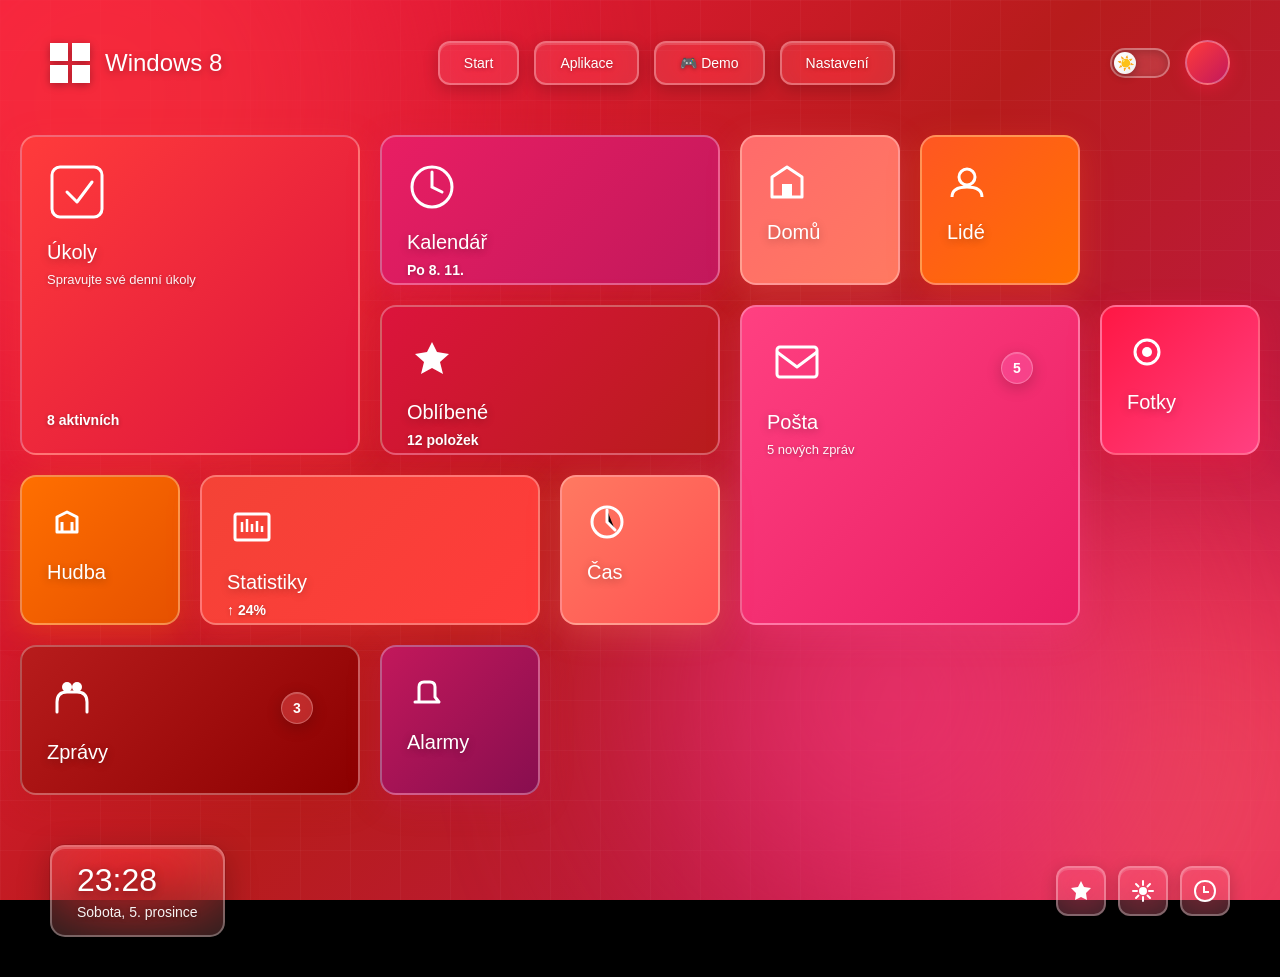
==== commit 1a82ff48: "Add interactive mouse framework demo playground Created comprehensive demo page showcasing mouse-rea" ====
--- a/index.html
+++ b/index.html
@@ -27,6 +27,7 @@
             <nav>
                 <a href="#" class="glass-button">Start</a>
                 <a href="#" class="glass-button">Aplikace</a>
+                <a href="demo/index.html" class="glass-button">🎮 Demo</a>
                 <a href="#" class="glass-button">Nastavení</a>
             </nav>
             <div class="user-info">
--- a/styles.css
+++ b/styles.css
@@ -95,24 +95,78 @@
     100% { transform: translate(50px, 50px); }
 }
 
-/* Particle system */
-.particle {
+/* Floating Bubbles System */
+.bubble {
     position: absolute;
-    background: rgba(255, 255, 255, 0.6);
     border-radius: 50%;
+    background: radial-gradient(circle at 30% 30%, rgba(255, 255, 255, 0.3), rgba(255, 255, 255, 0.05));
+    border: 2px solid rgba(255, 255, 255, 0.2);
+    backdrop-filter: blur(10px);
+    -webkit-backdrop-filter: blur(10px);
+    box-shadow:
+        inset 0 0 20px rgba(255, 255, 255, 0.15),
+        0 8px 32px rgba(0, 0, 0, 0.1);
     pointer-events: none;
-    animation: particleFloat 3s ease-out forwards;
-}
-
-@keyframes particleFloat {
-    0% {
-        opacity: 1;
-        transform: translateY(0) scale(1);
-    }
-    100% {
-        opacity: 0;
-        transform: translateY(-100px) scale(0);
-    }
+    animation: bubbleFloat 15s ease-in-out infinite;
+}
+
+.bubble::before {
+    content: '';
+    position: absolute;
+    top: 10%;
+    left: 10%;
+    width: 40%;
+    height: 40%;
+    border-radius: 50%;
+    background: rgba(255, 255, 255, 0.3);
+    filter: blur(10px);
+}
+
+.bubble::after {
+    content: '';
+    position: absolute;
+    bottom: 15%;
+    right: 15%;
+    width: 20%;
+    height: 20%;
+    border-radius: 50%;
+    background: rgba(255, 255, 255, 0.2);
+    filter: blur(5px);
+}
+
+@keyframes bubbleFloat {
+    0%, 100% {
+        transform: translate(0, 0) rotate(0deg);
+    }
+    25% {
+        transform: translate(100px, -150px) rotate(90deg);
+    }
+    50% {
+        transform: translate(-50px, -300px) rotate(180deg);
+    }
+    75% {
+        transform: translate(-150px, -150px) rotate(270deg);
+    }
+}
+
+@keyframes bubbleFloatAlt {
+    0%, 100% {
+        transform: translate(0, 0) rotate(0deg) scale(1);
+    }
+    25% {
+        transform: translate(-120px, -100px) rotate(-90deg) scale(1.1);
+    }
+    50% {
+        transform: translate(80px, -250px) rotate(-180deg) scale(0.9);
+    }
+    75% {
+        transform: translate(150px, -120px) rotate(-270deg) scale(1.05);
+    }
+}
+
+body.dark-mode .bubble {
+    background: radial-gradient(circle at 30% 30%, rgba(255, 100, 150, 0.15), rgba(255, 50, 100, 0.03));
+    border-color: rgba(255, 100, 150, 0.15);
 }
 
 .gradient-orb {
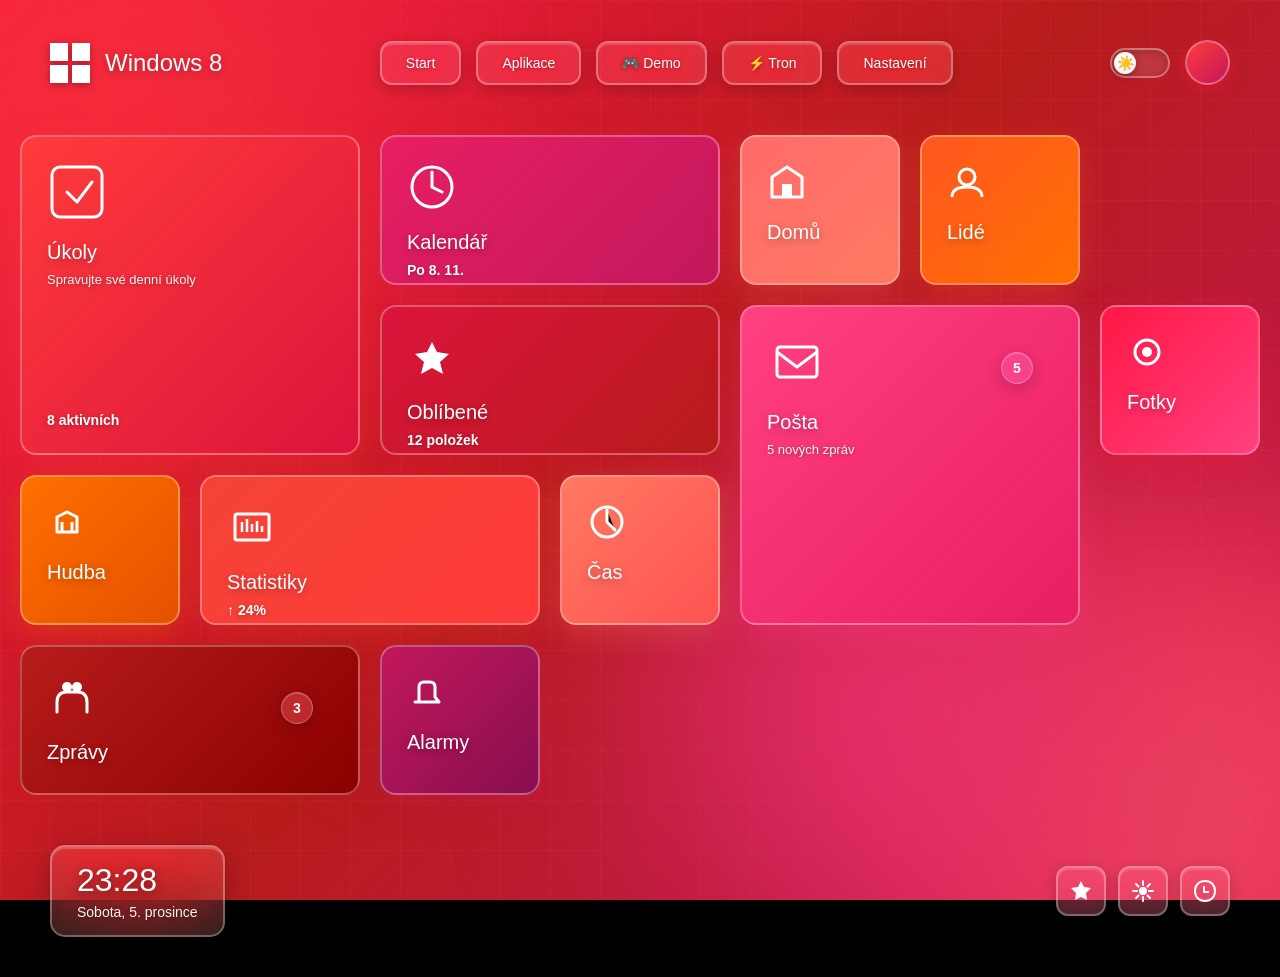
==== commit 23ddefbc: "Add Tron Legacy themed interface page Created complete Tron Legacy inspired page with futuristic des" ====
--- a/index.html
+++ b/index.html
@@ -28,6 +28,7 @@
                 <a href="#" class="glass-button">Start</a>
                 <a href="#" class="glass-button">Aplikace</a>
                 <a href="demo/index.html" class="glass-button">🎮 Demo</a>
+                <a href="tron/index.html" class="glass-button">⚡ Tron</a>
                 <a href="#" class="glass-button">Nastavení</a>
             </nav>
             <div class="user-info">
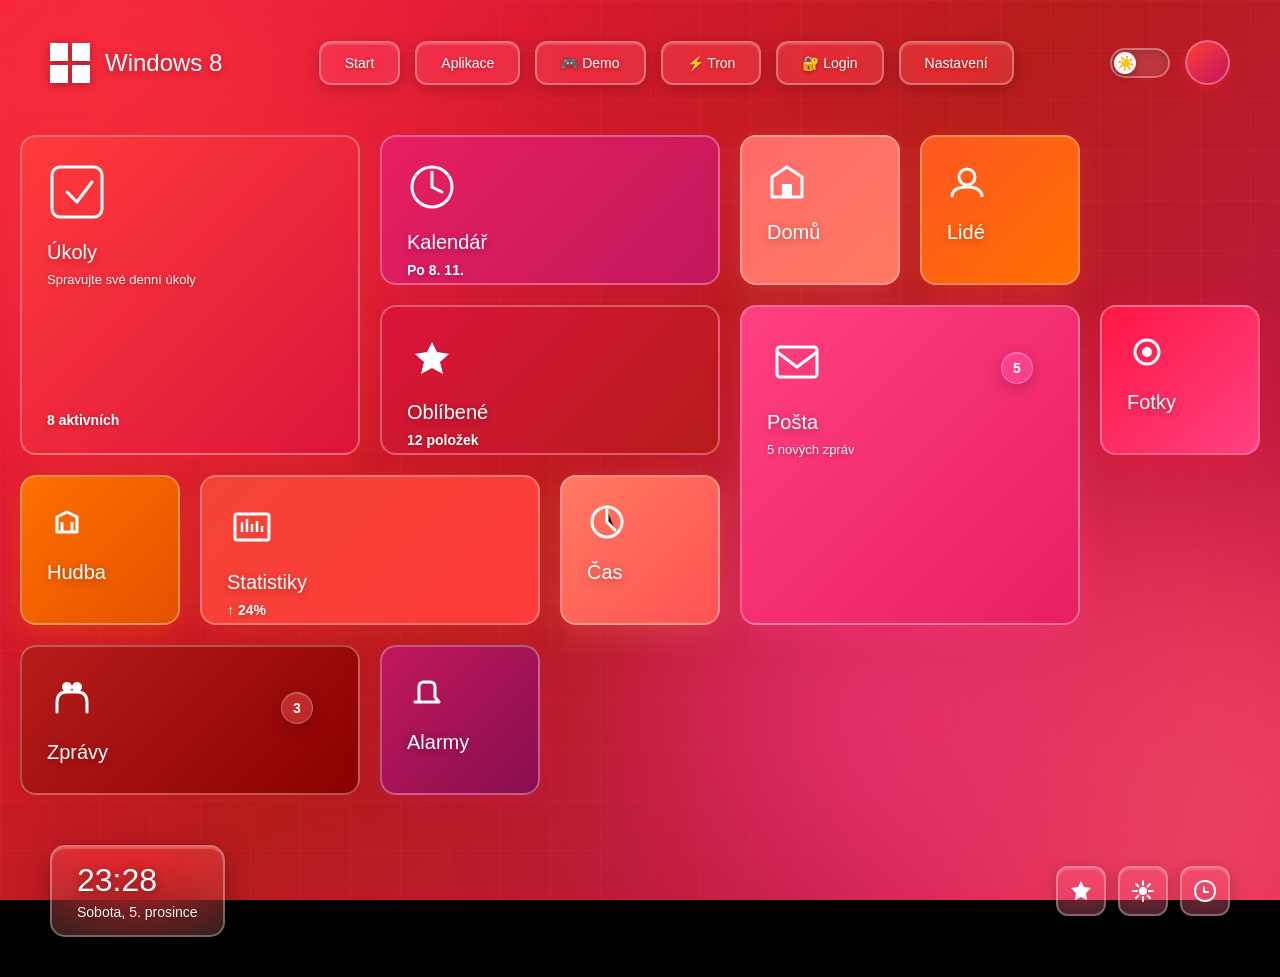
==== commit 5d1984c0: "Add Tron Legacy login page with engraved username effect Created a futuristic login interface inspir" ====
--- a/index.html
+++ b/index.html
@@ -29,6 +29,7 @@
                 <a href="#" class="glass-button">Aplikace</a>
                 <a href="demo/index.html" class="glass-button">🎮 Demo</a>
                 <a href="tron/index.html" class="glass-button">⚡ Tron</a>
+                <a href="tron/login.html" class="glass-button">🔐 Login</a>
                 <a href="#" class="glass-button">Nastavení</a>
             </nav>
             <div class="user-info">
